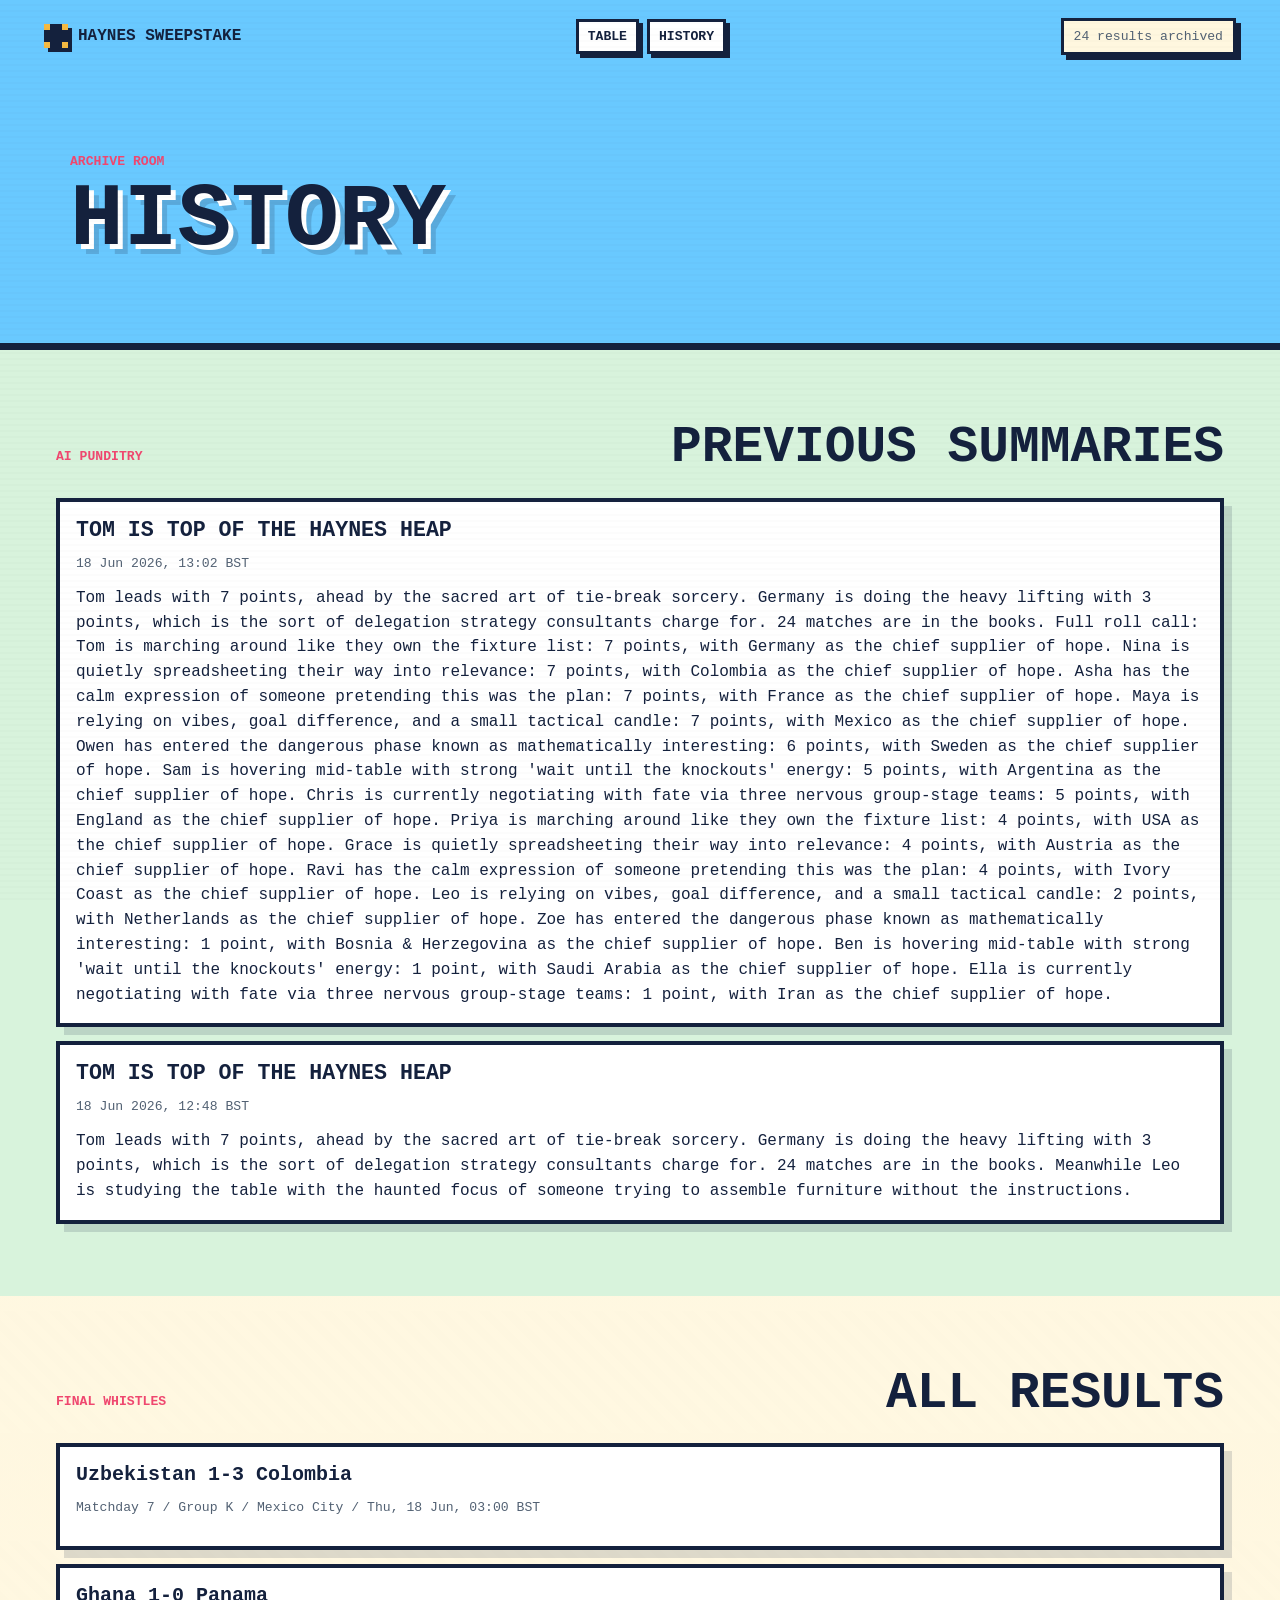
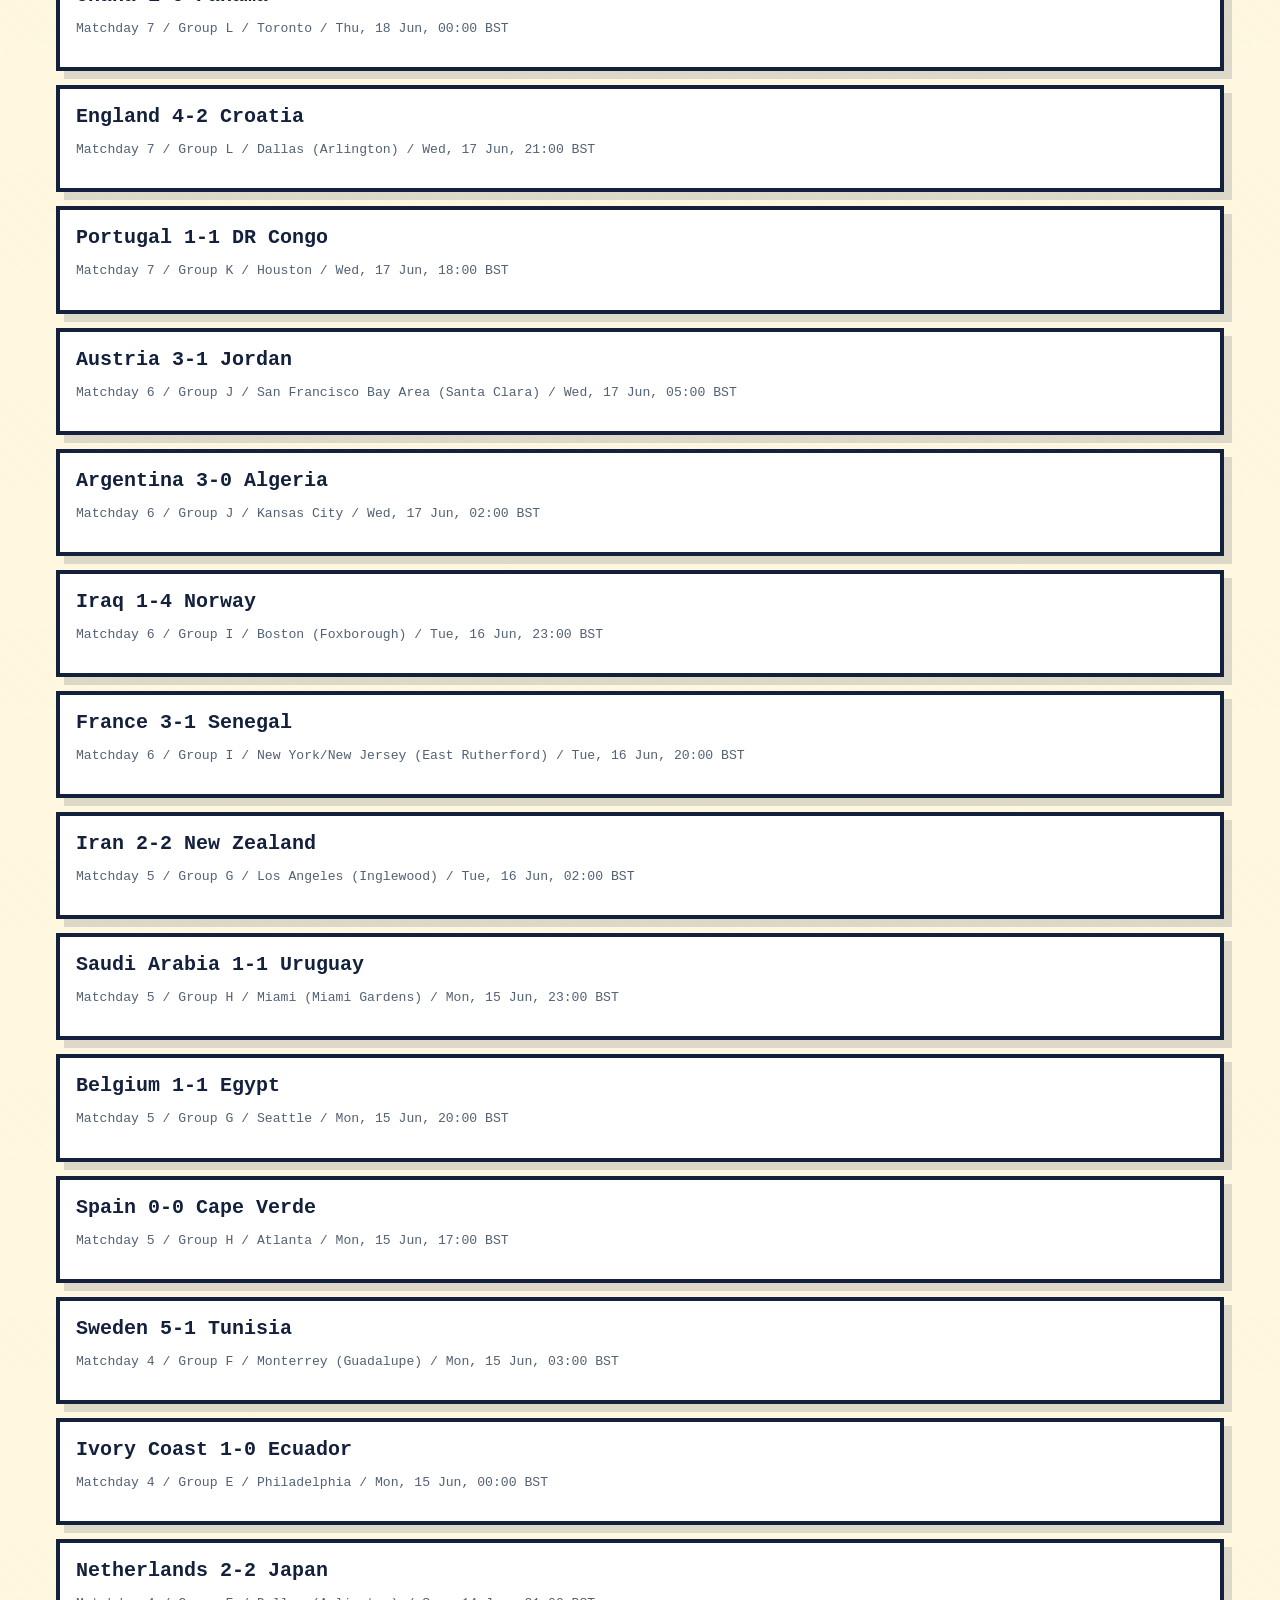
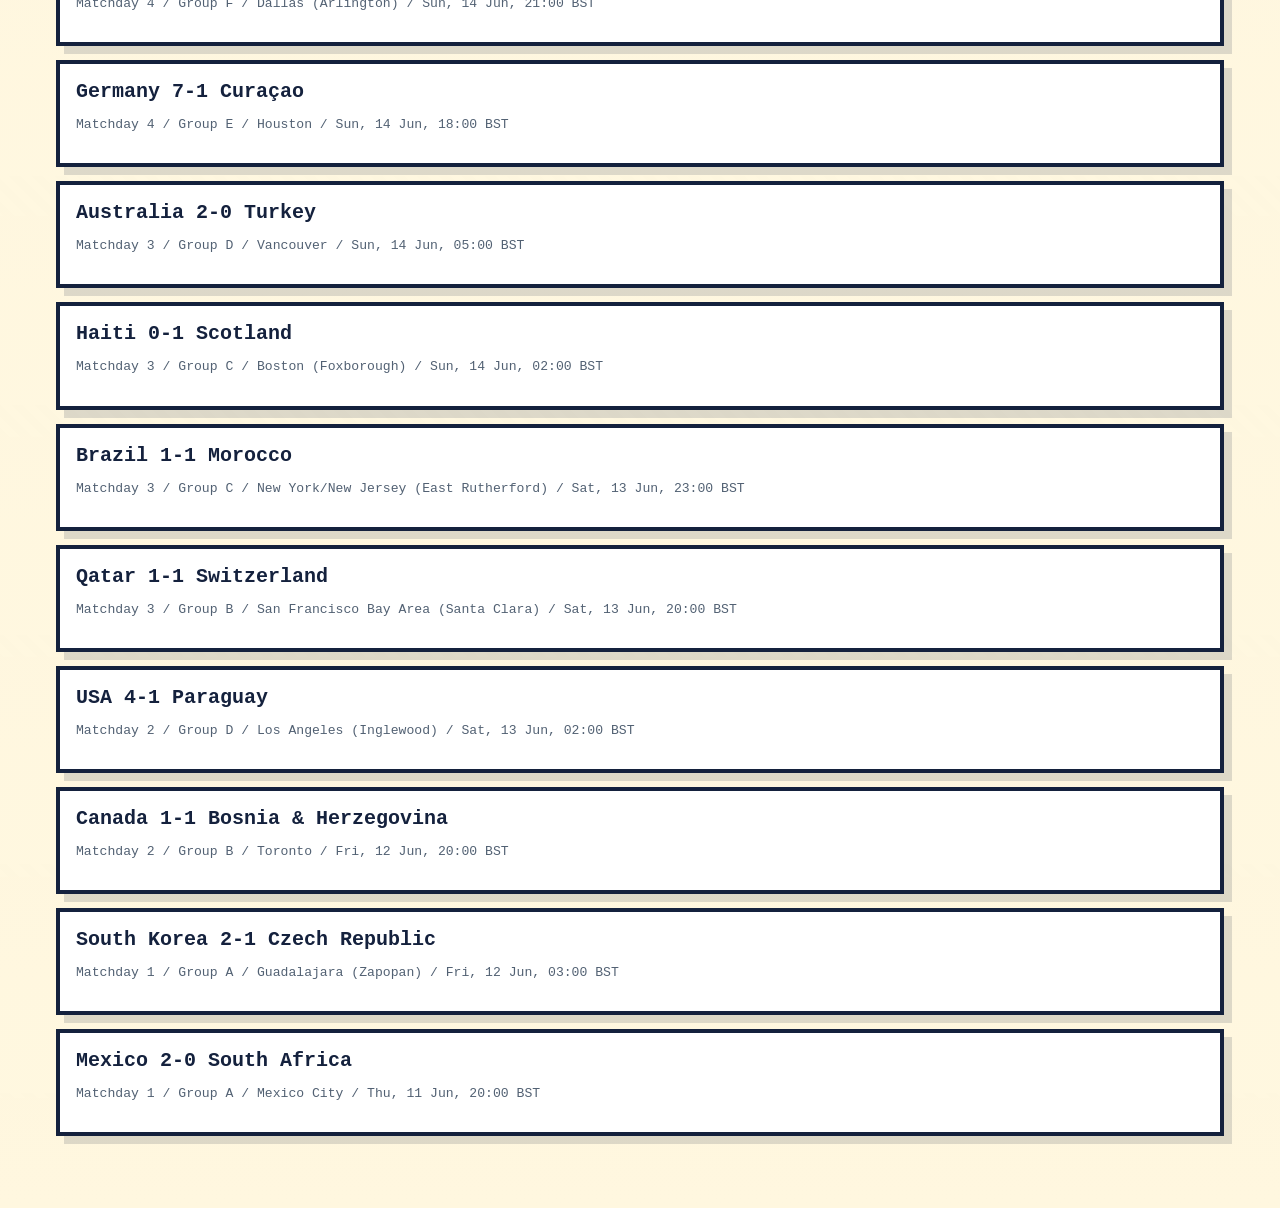
==== history.html @ 186edaeb "feat: add retro banner and history page" ====
<!doctype html>
<html lang="en">
  <head>
    <meta charset="utf-8" />
    <meta name="viewport" content="width=device-width, initial-scale=1" />
    <title>History | Haynes World Cup 2026 Sweepstake</title>
    <meta
      name="description"
      content="Result and AI summary history for the Haynes World Cup 2026 Sweepstake."
    />
    <link rel="icon" href="assets/favicon.svg" type="image/svg+xml" />
    <link rel="stylesheet" href="styles.css" />
  </head>
  <body>
    <div class="scanline" aria-hidden="true"></div>
    <header class="history-header">
      <nav class="topbar" aria-label="Sweepstake">
        <a class="brand" href="index.html" aria-label="World Cup Sweepstake home">
          <span class="brand-mark" aria-hidden="true"></span>
          <span>Haynes Sweepstake</span>
        </a>
        <div class="nav-links">
          <a href="index.html">Table</a>
          <a href="history.html">History</a>
        </div>
        <div class="status-pill" id="history-status">Loading history...</div>
      </nav>
      <div class="history-title">
        <p class="eyebrow">Archive room</p>
        <h1>History</h1>
      </div>
    </header>

    <main>
      <section class="content-band history-band" aria-labelledby="summary-history-title">
        <div class="section-heading">
          <p class="eyebrow">AI punditry</p>
          <h2 id="summary-history-title">Previous summaries</h2>
        </div>
        <div class="history-list" id="summary-history-list"></div>
      </section>

      <section class="content-band" aria-labelledby="result-history-title">
        <div class="section-heading">
          <p class="eyebrow">Final whistles</p>
          <h2 id="result-history-title">All results</h2>
        </div>
        <div class="result-list" id="result-history-list"></div>
      </section>
    </main>

    <script src="history.js" type="module"></script>
  </body>
</html>
---- styles.css ----
:root {
  color-scheme: light;
  --ink: #14213d;
  --muted: #526173;
  --paper: #fff7df;
  --paper-deep: #f6e8ba;
  --grass: #188451;
  --grass-dark: #0d5e3a;
  --line: #e8dcaa;
  --score: #ef476f;
  --sky: #69c9ff;
  --night: #22223b;
  --gold: #f4b942;
  --blue: #2563eb;
  --tile: 6px;
  --shadow: 0 18px 0 rgba(20, 33, 61, 0.12);
}

* {
  box-sizing: border-box;
}

html {
  scroll-behavior: smooth;
}

body {
  margin: 0;
  background:
    linear-gradient(180deg, rgba(255, 247, 223, 0.92), rgba(255, 247, 223, 1)),
    repeating-linear-gradient(
      45deg,
      rgba(20, 33, 61, 0.04) 0 8px,
      transparent 8px 16px
    );
  color: var(--ink);
  font-family:
    "Courier New",
    Courier,
    monospace;
  letter-spacing: 0;
  min-height: 100vh;
}

.scanline {
  pointer-events: none;
  position: fixed;
  inset: 0;
  z-index: 30;
  opacity: 0.16;
  background: repeating-linear-gradient(
    to bottom,
    transparent 0 4px,
    rgba(20, 33, 61, 0.08) 4px 6px
  );
  mix-blend-mode: multiply;
}

.site-header {
  min-height: 92vh;
  display: grid;
  grid-template-rows: auto 1fr;
}

.topbar {
  align-items: center;
  display: flex;
  gap: 16px;
  justify-content: space-between;
  min-height: 72px;
  padding: 16px clamp(16px, 4vw, 44px);
}

.brand {
  align-items: center;
  color: var(--ink);
  display: inline-flex;
  font-size: clamp(0.92rem, 2vw, 1rem);
  font-weight: 700;
  gap: 10px;
  min-width: 0;
  text-decoration: none;
  text-transform: uppercase;
}

.nav-links {
  align-items: center;
  display: flex;
  flex: 1 1 auto;
  gap: 8px;
  justify-content: center;
}

.nav-links a {
  background: #ffffff;
  border: 3px solid var(--ink);
  box-shadow: 4px 4px 0 var(--ink);
  color: var(--ink);
  font-size: 0.82rem;
  font-weight: 700;
  padding: 7px 9px;
  text-decoration: none;
  text-transform: uppercase;
}

.brand-mark {
  aspect-ratio: 1;
  background:
    linear-gradient(90deg, transparent 0 25%, var(--ink) 25% 75%, transparent 75%),
    linear-gradient(transparent 0 25%, var(--ink) 25% 75%, transparent 75%),
    var(--gold);
  box-shadow: 4px 4px 0 var(--ink);
  display: inline-block;
  image-rendering: pixelated;
  width: 24px;
}

.status-pill {
  background: var(--paper);
  border: 3px solid var(--ink);
  box-shadow: 5px 5px 0 var(--ink);
  color: var(--muted);
  font-size: clamp(0.72rem, 2vw, 0.82rem);
  max-width: 52vw;
  overflow: hidden;
  padding: 8px 10px;
  text-overflow: ellipsis;
  white-space: nowrap;
}

.hero {
  display: grid;
  min-height: calc(92vh - 72px);
  overflow: hidden;
  position: relative;
}

.history-header {
  background: var(--sky);
  border-bottom: 7px solid var(--ink);
  min-height: 38vh;
}

.history-title {
  padding: clamp(34px, 8vw, 82px) clamp(18px, 6vw, 70px);
}

.history-title h1 {
  margin-bottom: 0;
}

.stadium-sky {
  background: linear-gradient(var(--sky) 0 66%, #99dcff 66% 100%);
  inset: 0;
  position: absolute;
}

.sun {
  animation: sunPulse 5s steps(3, end) infinite;
  background: var(--gold);
  box-shadow: 0 0 0 8px rgba(244, 185, 66, 0.18);
  height: 68px;
  position: absolute;
  right: clamp(28px, 12vw, 180px);
  top: clamp(42px, 10vh, 92px);
  width: 68px;
}

.cloud {
  animation: drift 18s steps(14, end) infinite;
  background: #ffffff;
  box-shadow:
    18px 0 0 #ffffff,
    36px 0 0 #ffffff,
    12px -12px 0 #ffffff,
    28px -12px 0 #ffffff;
  height: 16px;
  position: absolute;
  width: 18px;
}

.cloud-one {
  left: 9vw;
  top: 16vh;
}

.cloud-two {
  animation-duration: 23s;
  left: 46vw;
  top: 10vh;
}

.pitch {
  background:
    repeating-linear-gradient(
      90deg,
      var(--grass) 0 52px,
      var(--grass-dark) 52px 104px
    );
  border-top: 7px solid #f7f0d2;
  bottom: 0;
  height: 38vh;
  left: 0;
  min-height: 238px;
  position: absolute;
  right: 0;
  z-index: 2;
}

.touchline {
  border: 5px solid rgba(255, 255, 255, 0.9);
  bottom: 26px;
  left: clamp(16px, 8vw, 120px);
  position: absolute;
  right: clamp(16px, 8vw, 120px);
  top: 34px;
}

.centre-circle {
  aspect-ratio: 1;
  border: 5px solid rgba(255, 255, 255, 0.9);
  border-radius: 50%;
  left: 50%;
  max-height: 130px;
  position: absolute;
  top: 52%;
  transform: translate(-50%, -50%);
  width: min(24vw, 130px);
}

.pixel-ball {
  animation: ballRoll 6s steps(18, end) infinite;
  aspect-ratio: 1;
  background:
    radial-gradient(circle at 32% 32%, var(--ink) 0 10%, transparent 11%),
    radial-gradient(circle at 68% 38%, var(--ink) 0 10%, transparent 11%),
    radial-gradient(circle at 50% 68%, var(--ink) 0 12%, transparent 13%),
    #ffffff;
  border: 3px solid var(--ink);
  border-radius: 50%;
  bottom: 72px;
  box-shadow: 4px 5px 0 rgba(20, 33, 61, 0.28);
  left: 12vw;
  position: absolute;
  width: 28px;
  z-index: 4;
}

.pixel-player {
  animation: playerBounce 2.8s steps(2, end) infinite;
  background: var(--paper);
  border: 3px solid var(--ink);
  height: 28px;
  position: absolute;
  width: 18px;
  z-index: 3;
}

.pixel-player::before,
.pixel-player::after {
  content: "";
  position: absolute;
}

.pixel-player::before {
  background: #f0b27a;
  border: 3px solid var(--ink);
  height: 12px;
  left: 0;
  top: -18px;
  width: 12px;
}

.pixel-player::after {
  background:
    linear-gradient(90deg, var(--ink) 0 5px, transparent 5px 13px, var(--ink) 13px);
  bottom: -14px;
  height: 14px;
  left: -2px;
  width: 22px;
}

.player-one {
  background: #ef476f;
  bottom: 92px;
  left: 27vw;
}

.player-two {
  animation-delay: 0.5s;
  background: #ffd166;
  bottom: 142px;
  left: 63vw;
}

.player-three {
  animation-delay: 0.8s;
  background: #118ab2;
  bottom: 72px;
  left: 78vw;
}

.player-four {
  animation-delay: 1.2s;
  background: #ffffff;
  bottom: 154px;
  left: 18vw;
}

.hero-copy {
  align-self: start;
  color: var(--ink);
  justify-self: start;
  max-width: 760px;
  padding: clamp(46px, 10vh, 92px) clamp(18px, 6vw, 70px) 0;
  position: relative;
  z-index: 4;
}

.retro-banner {
  animation: bannerFloat 4s steps(4, end) infinite;
  background:
    linear-gradient(90deg, #ef476f 0 8px, transparent 8px calc(100% - 8px), #118ab2 calc(100% - 8px)),
    repeating-linear-gradient(90deg, #fff7df 0 18px, #f6e8ba 18px 36px);
  border: 7px solid var(--ink);
  bottom: clamp(26px, 7vh, 74px);
  box-shadow: 10px 10px 0 rgba(20, 33, 61, 0.22);
  height: clamp(118px, 20vw, 190px);
  left: clamp(18px, 6vw, 70px);
  overflow: hidden;
  position: absolute;
  right: clamp(18px, 6vw, 70px);
  z-index: 3;
}

.banner-text {
  color: var(--ink);
  display: block;
  font-size: clamp(2.2rem, 9vw, 6.7rem);
  font-weight: 700;
  line-height: 1;
  padding: clamp(22px, 4vw, 42px) 18px 0;
  text-align: center;
  text-shadow: 4px 4px 0 #ffffff;
  text-transform: uppercase;
}

.banner-item {
  image-rendering: pixelated;
  position: absolute;
}

.banner-ball {
  animation: iconHop 2.5s steps(3, end) infinite;
  aspect-ratio: 1;
  background:
    radial-gradient(circle at 35% 35%, var(--ink) 0 10%, transparent 11%),
    radial-gradient(circle at 65% 62%, var(--ink) 0 11%, transparent 12%),
    #ffffff;
  border: 3px solid var(--ink);
  border-radius: 50%;
  bottom: 15px;
  left: 8%;
  width: 34px;
}

.banner-boot {
  animation: bootKick 3.2s steps(4, end) infinite;
  background: #111827;
  bottom: 20px;
  height: 18px;
  left: 21%;
  width: 48px;
}

.banner-boot::after {
  background: #f4b942;
  content: "";
  height: 10px;
  position: absolute;
  right: -14px;
  top: 8px;
  width: 18px;
}

.banner-cup {
  background: var(--gold);
  border: 4px solid var(--ink);
  height: 54px;
  right: 18%;
  top: 18px;
  width: 42px;
}

.banner-cup::before,
.banner-cup::after {
  border: 4px solid var(--ink);
  content: "";
  height: 22px;
  position: absolute;
  top: 8px;
  width: 18px;
}

.banner-cup::before {
  border-right: 0;
  left: -22px;
}

.banner-cup::after {
  border-left: 0;
  right: -22px;
}

.banner-card {
  animation: cardFlash 2s steps(2, end) infinite;
  background: #ffd166;
  border: 3px solid var(--ink);
  height: 42px;
  right: 7%;
  top: 26px;
  width: 28px;
}

.banner-whistle {
  background: #d9f3ff;
  border: 3px solid var(--ink);
  bottom: 24px;
  height: 24px;
  right: 28%;
  width: 42px;
}

.banner-whistle::after {
  background: var(--ink);
  content: "";
  height: 10px;
  position: absolute;
  right: -11px;
  top: 6px;
  width: 13px;
}

.banner-scarf {
  animation: scarfWave 3.4s steps(4, end) infinite;
  background: repeating-linear-gradient(90deg, #ef476f 0 14px, #ffffff 14px 28px);
  border: 3px solid var(--ink);
  height: 22px;
  left: 40%;
  top: 17px;
  width: 96px;
}

.eyebrow {
  color: var(--score);
  font-size: 0.82rem;
  font-weight: 700;
  margin: 0 0 10px;
  text-transform: uppercase;
}

h1,
h2,
h3,
p {
  margin-top: 0;
}

h1 {
  font-size: clamp(2.15rem, 8vw, 5.6rem);
  line-height: 0.92;
  margin-bottom: 18px;
  max-width: 12ch;
  text-shadow:
    5px 5px 0 #ffffff,
    10px 10px 0 rgba(20, 33, 61, 0.18);
  text-transform: uppercase;
}

.summary-strip {
  background: var(--night);
  color: #ffffff;
  display: grid;
  gap: 2px;
  grid-template-columns: minmax(0, 0.65fr) minmax(0, 0.9fr) minmax(0, 0.65fr) minmax(0, 2.4fr);
}

.summary-strip > div {
  background: rgba(255, 255, 255, 0.08);
  min-width: 0;
  padding: 18px clamp(12px, 2vw, 26px);
}

.summary-value,
.summary-label {
  display: block;
  overflow-wrap: anywhere;
}

.summary-value {
  color: var(--gold);
  font-size: clamp(1.15rem, 3vw, 2rem);
  font-weight: 700;
  line-height: 1.15;
}

.summary-label {
  font-size: 0.78rem;
  margin-top: 4px;
  text-transform: uppercase;
}

.content-band {
  padding: clamp(34px, 6vw, 72px) clamp(16px, 5vw, 56px);
}

.fixtures-band {
  background: #d8f3dc;
}

.ai-summary-band {
  background: #ffffff;
  padding: clamp(28px, 5vw, 54px) clamp(16px, 5vw, 56px);
}

.ai-summary {
  border: 4px solid var(--ink);
  box-shadow: var(--shadow);
  margin: 0 auto;
  max-width: 1180px;
  padding: clamp(18px, 3vw, 28px);
}

.ai-summary h2 {
  font-size: clamp(1.2rem, 3vw, 2rem);
  line-height: 1.1;
  margin-bottom: 10px;
  text-transform: uppercase;
}

.ai-summary p:last-child {
  color: var(--muted);
  line-height: 1.55;
  margin-bottom: 0;
}

.section-heading {
  align-items: end;
  display: flex;
  gap: 20px;
  justify-content: space-between;
  margin: 0 auto 24px;
  max-width: 1180px;
}

.section-heading h2 {
  font-size: clamp(1.55rem, 4vw, 3.2rem);
  line-height: 1;
  margin-bottom: 0;
  text-transform: uppercase;
}

.leaderboard {
  display: grid;
  gap: 14px;
  margin: 0 auto;
  max-width: 1180px;
}

.leader-card {
  align-items: center;
  background: #ffffff;
  border: 4px solid var(--ink);
  box-shadow: var(--shadow);
  display: grid;
  gap: 14px;
  grid-template-columns: 52px 62px minmax(0, 1fr) 78px;
  min-height: 102px;
  padding: 13px;
}

.leader-card:first-child {
  background: #fff1b8;
}

.rank {
  align-items: center;
  background: var(--ink);
  color: #ffffff;
  display: flex;
  font-size: 1.2rem;
  font-weight: 700;
  height: 52px;
  justify-content: center;
  width: 52px;
}

.leader-main {
  min-width: 0;
}

.pixel-avatar {
  align-items: center;
  display: flex;
  height: 62px;
  justify-content: center;
  width: 62px;
}

.pixel-avatar-face {
  background:
    linear-gradient(var(--hair) 0 20%, transparent 20%),
    linear-gradient(90deg, var(--hair) 0 18%, transparent 18% 82%, var(--hair) 82%),
    radial-gradient(circle at 34% 48%, var(--ink) 0 5%, transparent 6%),
    radial-gradient(circle at 66% 48%, var(--ink) 0 5%, transparent 6%),
    linear-gradient(var(--skin) 0 72%, var(--shirt) 72%);
  border: 4px solid var(--ink);
  box-shadow: 4px 4px 0 rgba(20, 33, 61, 0.2);
  display: block;
  height: 52px;
  image-rendering: pixelated;
  position: relative;
  width: 46px;
}

.pixel-avatar-face::after {
  background: var(--ink);
  bottom: 18px;
  content: "";
  height: 3px;
  left: 18px;
  position: absolute;
  width: 10px;
}

.leader-main h3 {
  font-size: clamp(1rem, 2vw, 1.35rem);
  line-height: 1.1;
  margin-bottom: 6px;
  overflow-wrap: anywhere;
}

.team-picks,
.mini-record {
  color: var(--muted);
  font-size: 0.86rem;
  line-height: 1.35;
  margin: 0;
  overflow-wrap: anywhere;
}

.mini-record {
  margin-top: 6px;
}

.team-picks {
  display: flex;
  flex-wrap: wrap;
  gap: 8px;
}

.team-chip,
.team-label {
  align-items: center;
  display: inline-flex;
  gap: 7px;
  min-width: 0;
}

.team-chip {
  background: #eef7ff;
  border: 2px solid var(--ink);
  box-shadow: 3px 3px 0 rgba(20, 33, 61, 0.16);
  color: var(--ink);
  padding: 5px 7px;
}

.pixel-flag {
  border: 2px solid var(--ink);
  box-shadow: 2px 2px 0 rgba(20, 33, 61, 0.16);
  display: inline-block;
  flex: 0 0 auto;
  height: 18px;
  image-rendering: pixelated;
  width: 26px;
}

.points-box {
  align-items: center;
  background: var(--score);
  border: 3px solid var(--ink);
  box-shadow: 4px 4px 0 var(--ink);
  color: #ffffff;
  display: flex;
  flex-direction: column;
  height: 68px;
  justify-content: center;
  width: 68px;
}

.points-box strong {
  font-size: 1.8rem;
  line-height: 1;
}

.points-box span {
  font-size: 0.72rem;
  text-transform: uppercase;
}

.fixture-grid {
  display: grid;
  gap: 16px;
  grid-template-columns: repeat(3, minmax(0, 1fr));
  margin: 0 auto;
  max-width: 1180px;
}

.fixture-card {
  background: #ffffff;
  border: 4px solid var(--ink);
  box-shadow: 8px 8px 0 rgba(20, 33, 61, 0.14);
  min-height: 164px;
  padding: 16px;
}

.fixture-card h3 {
  font-size: 1rem;
  line-height: 1.25;
  margin-bottom: 12px;
  text-transform: uppercase;
}

.fixture-score {
  align-items: center;
  display: grid;
  font-size: 1rem;
  gap: 8px;
  grid-template-columns: minmax(0, 1fr) auto minmax(0, 1fr);
}

.fixture-score span,
.team-label-text {
  overflow-wrap: anywhere;
}

.score-chip {
  background: var(--ink);
  color: #ffffff;
  font-weight: 700;
  padding: 7px 9px;
}

.fixture-meta {
  color: var(--muted);
  font-size: 0.82rem;
  line-height: 1.45;
  margin-top: 12px;
}

.history-band {
  background: #d8f3dc;
}

.history-list,
.result-list {
  display: grid;
  gap: 14px;
  margin: 0 auto;
  max-width: 1180px;
}

.history-card,
.result-card {
  background: #ffffff;
  border: 4px solid var(--ink);
  box-shadow: 8px 8px 0 rgba(20, 33, 61, 0.14);
  padding: 16px;
}

.history-card h3 {
  font-size: clamp(1rem, 2.4vw, 1.35rem);
  margin-bottom: 6px;
  text-transform: uppercase;
}

.history-card p:last-child {
  color: var(--ink);
  line-height: 1.55;
  margin-bottom: 0;
}

.history-score {
  font-size: clamp(1rem, 2vw, 1.25rem);
  font-weight: 700;
  overflow-wrap: anywhere;
}

.empty-state,
.error-state {
  background: #ffffff;
  border: 4px solid var(--ink);
  box-shadow: var(--shadow);
  margin: 0 auto;
  max-width: 760px;
  padding: 20px;
}

.error-state {
  border-color: var(--score);
}

@keyframes drift {
  0% {
    transform: translateX(0);
  }
  50% {
    transform: translateX(34px);
  }
  100% {
    transform: translateX(0);
  }
}

@keyframes sunPulse {
  0%,
  100% {
    transform: scale(1);
  }
  50% {
    transform: scale(1.06);
  }
}

@keyframes crowdWave {
  0%,
  100% {
    transform: translateY(0);
  }
  50% {
    transform: translateY(8px);
  }
}

@keyframes playerBounce {
  0%,
  100% {
    transform: translateY(0);
  }
  50% {
    transform: translateY(-5px);
  }
}

@keyframes bannerFloat {
  0%,
  100% {
    transform: translateY(0);
  }
  50% {
    transform: translateY(-8px);
  }
}

@keyframes iconHop {
  0%,
  100% {
    transform: translateY(0);
  }
  50% {
    transform: translateY(-14px);
  }
}

@keyframes bootKick {
  0%,
  100% {
    transform: rotate(0deg);
  }
  50% {
    transform: rotate(-8deg);
  }
}

@keyframes cardFlash {
  0%,
  100% {
    background: #ffd166;
  }
  50% {
    background: #ef476f;
  }
}

@keyframes scarfWave {
  0%,
  100% {
    transform: translateX(0);
  }
  50% {
    transform: translateX(12px);
  }
}

@keyframes ballRoll {
  0% {
    transform: translateX(0) rotate(0deg);
  }
  50% {
    transform: translateX(70vw) rotate(180deg);
  }
  100% {
    transform: translateX(0) rotate(360deg);
  }
}

@media (prefers-reduced-motion: reduce) {
  *,
  *::before,
  *::after {
    animation-duration: 1ms !important;
    animation-iteration-count: 1 !important;
    scroll-behavior: auto !important;
  }
}

@media (max-width: 820px) {
  .site-header {
    min-height: 92vh;
  }

  .hero {
    min-height: calc(92vh - 72px);
  }

  .summary-strip,
  .fixture-grid {
    grid-template-columns: repeat(2, minmax(0, 1fr));
  }

  .section-heading {
    align-items: start;
    display: block;
  }

  .leader-card {
    grid-template-columns: 42px 52px minmax(0, 1fr);
    padding: 11px;
  }

  .rank {
    height: 42px;
    width: 42px;
  }

  .points-box {
    grid-column: 1 / -1;
    height: 46px;
    width: 100%;
  }

  .points-box {
    flex-direction: row;
    gap: 8px;
  }
}

@media (max-width: 520px) {
  .topbar {
    align-items: flex-start;
    flex-direction: column;
  }

  .status-pill {
    max-width: 100%;
    width: 100%;
  }

  .nav-links {
    justify-content: flex-start;
    order: 3;
    width: 100%;
  }

  h1 {
    max-width: 10ch;
  }

  .hero-copy {
    align-self: start;
    padding-top: 24px;
  }

  .summary-strip,
  .fixture-grid {
    grid-template-columns: 1fr;
  }

  .retro-banner {
    bottom: 28px;
    height: 112px;
  }

  .banner-text {
    font-size: 2rem;
    padding-top: 30px;
  }

  .banner-scarf,
  .banner-whistle {
    display: none;
  }
}
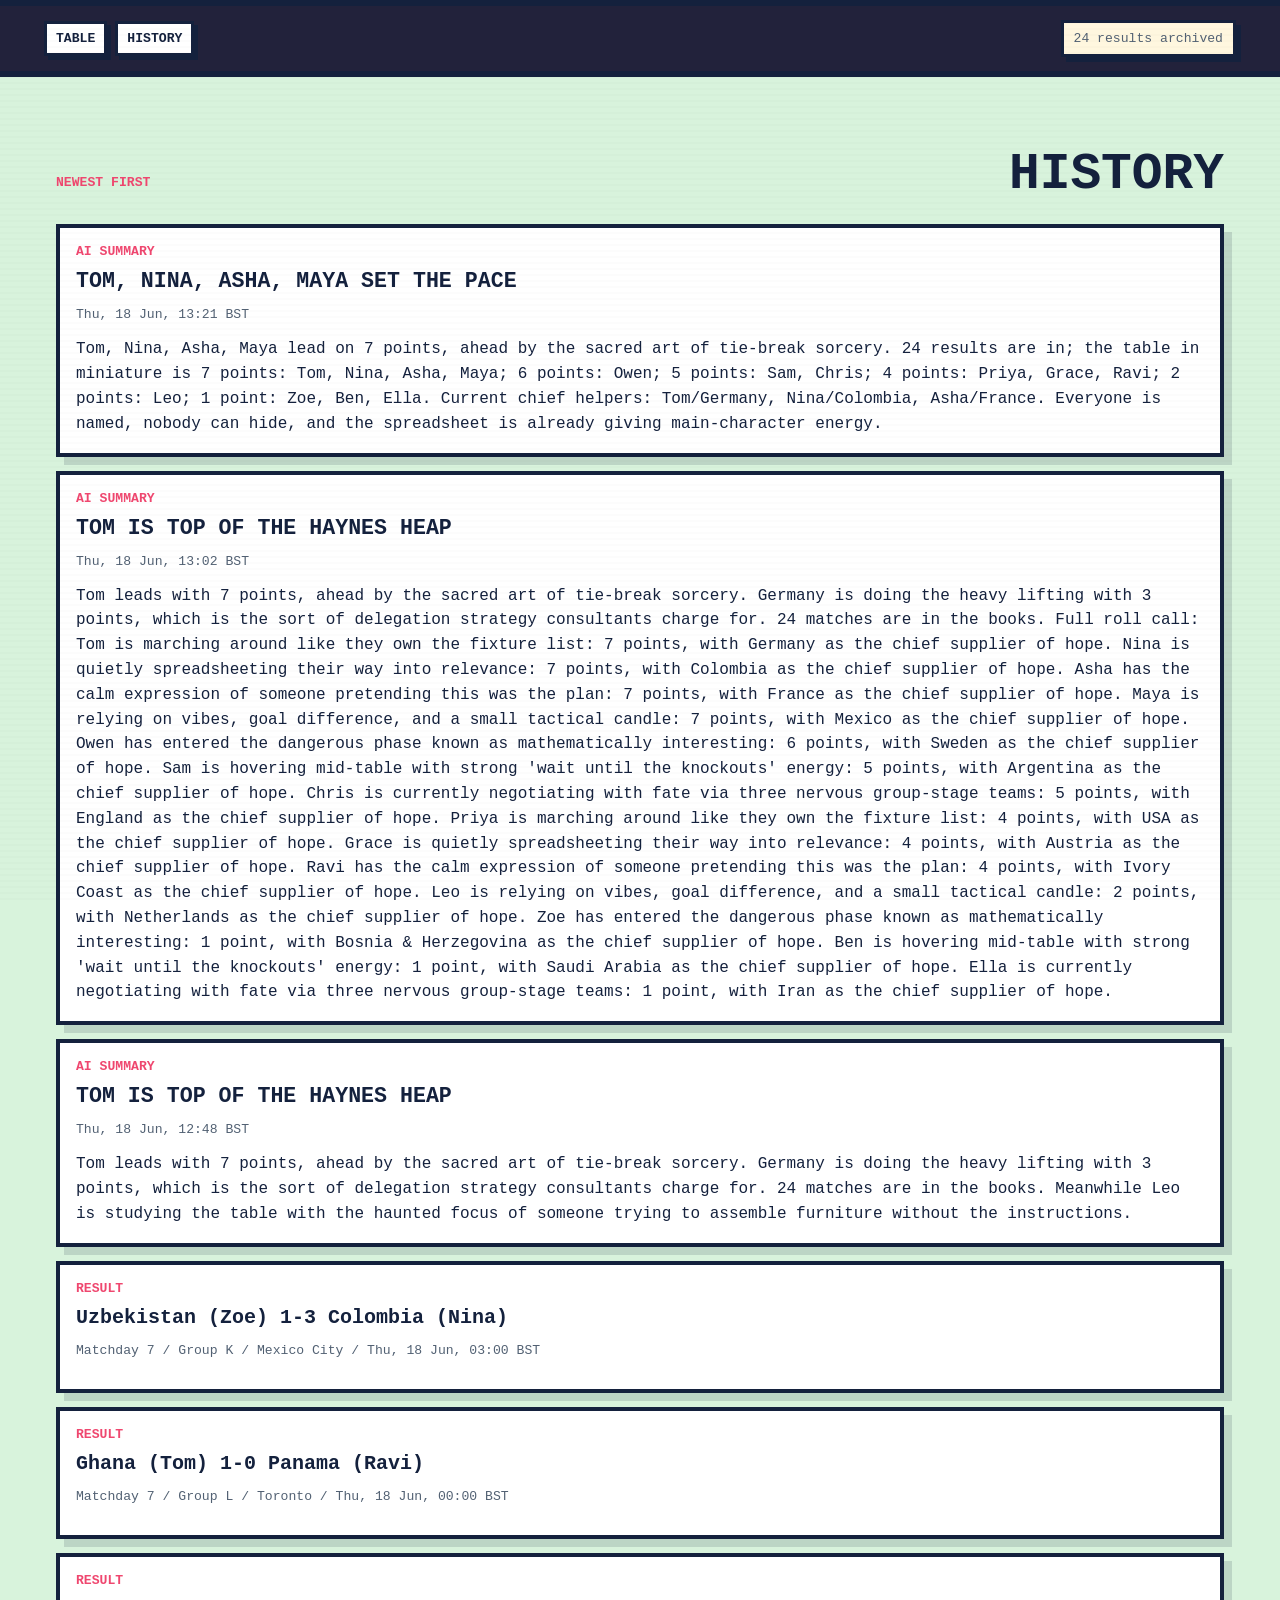
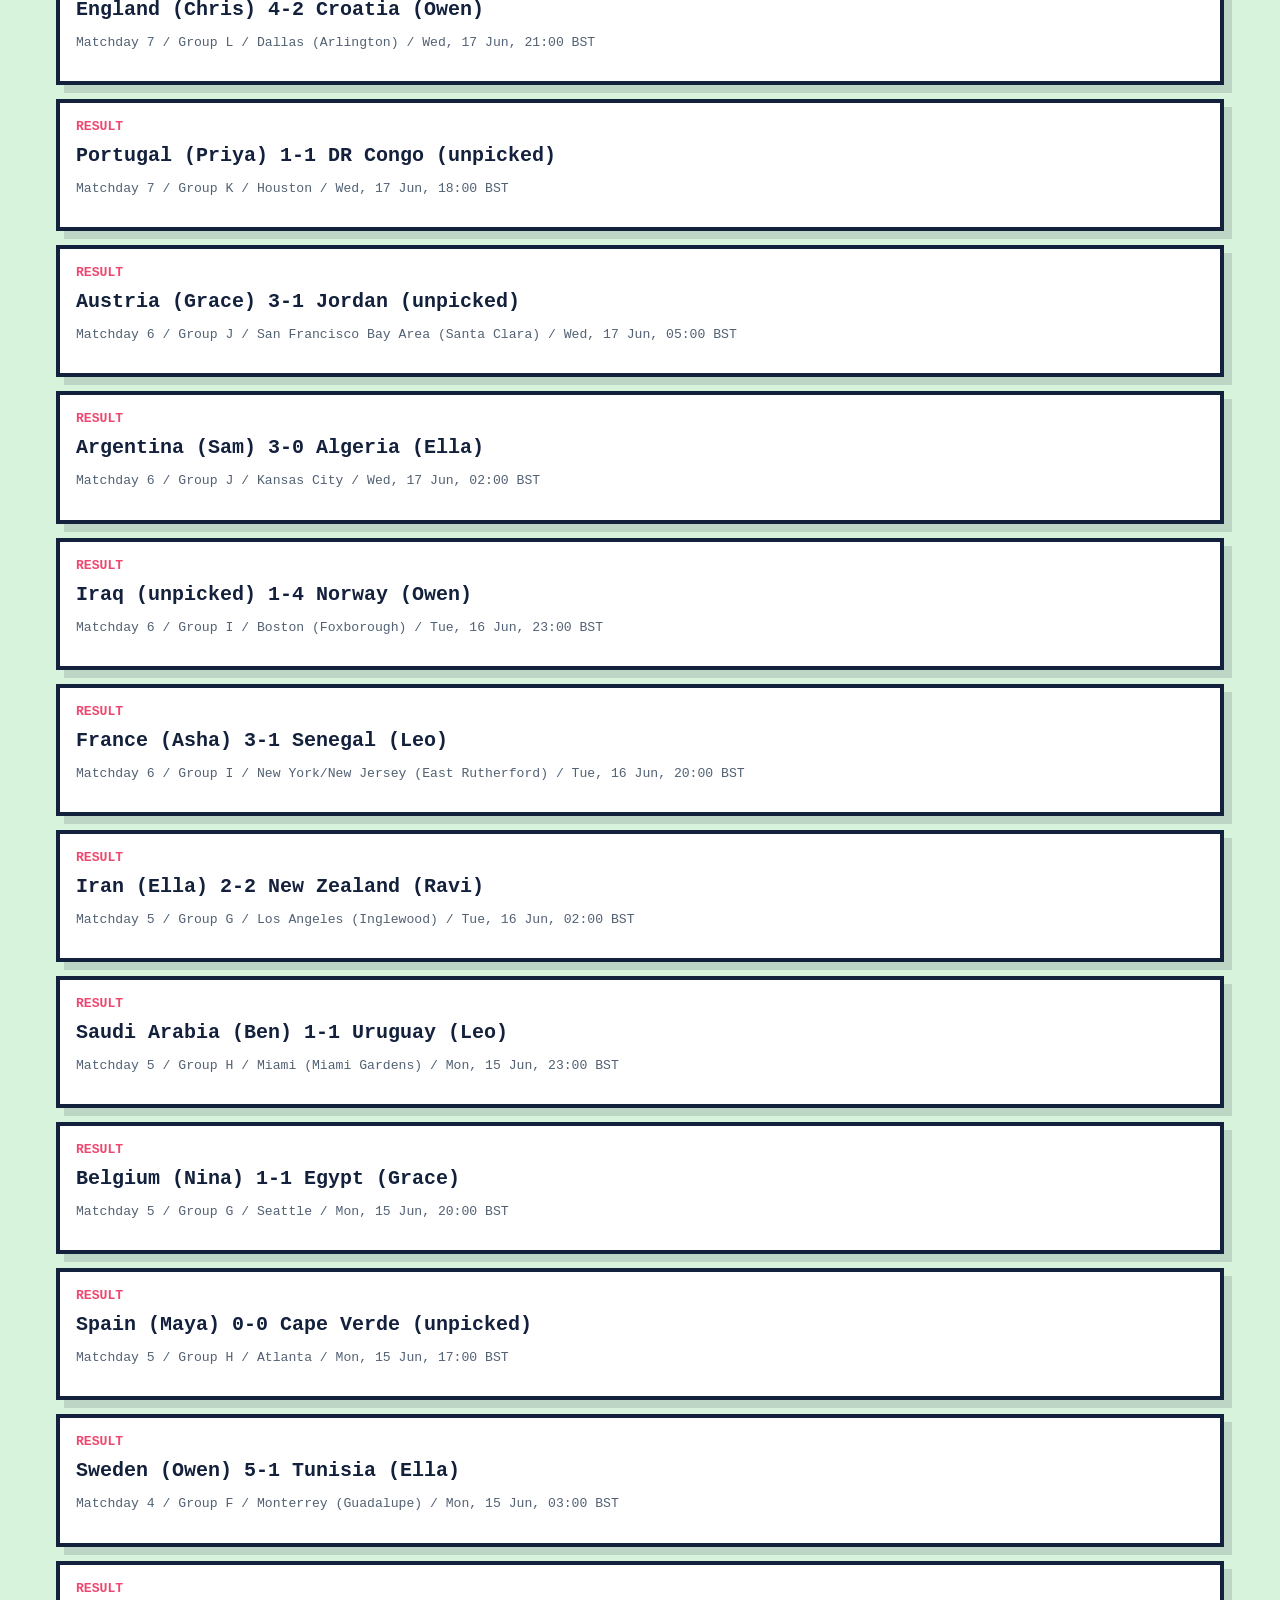
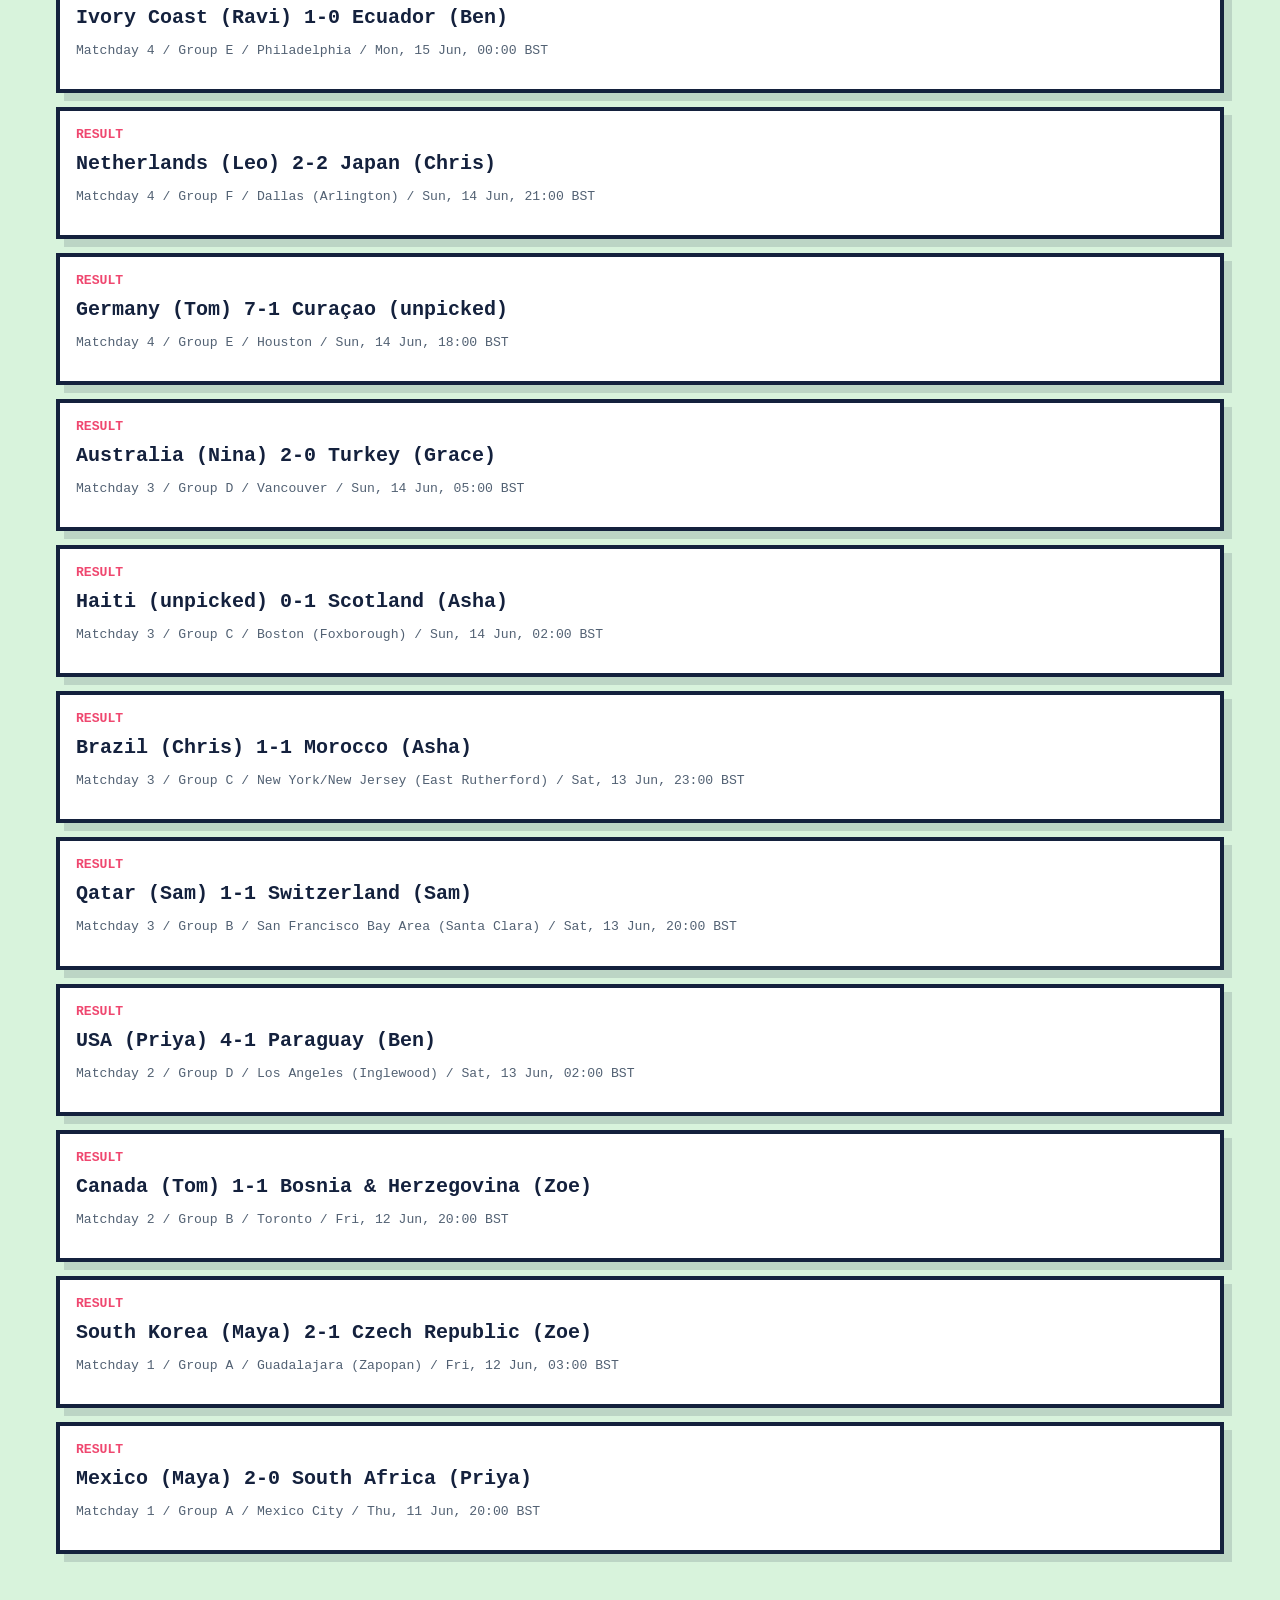
==== commit e1450c1e: "feat: restyle banner and history feed" ====
--- a/history.html
+++ b/history.html
@@ -13,39 +13,21 @@
   </head>
   <body>
     <div class="scanline" aria-hidden="true"></div>
-    <header class="history-header">
-      <nav class="topbar" aria-label="Sweepstake">
-        <a class="brand" href="index.html" aria-label="World Cup Sweepstake home">
-          <span class="brand-mark" aria-hidden="true"></span>
-          <span>Haynes Sweepstake</span>
-        </a>
+    <main>
+      <section class="site-controls" aria-label="Site controls">
         <div class="nav-links">
           <a href="index.html">Table</a>
           <a href="history.html">History</a>
         </div>
         <div class="status-pill" id="history-status">Loading history...</div>
-      </nav>
-      <div class="history-title">
-        <p class="eyebrow">Archive room</p>
-        <h1>History</h1>
-      </div>
-    </header>
-
-    <main>
-      <section class="content-band history-band" aria-labelledby="summary-history-title">
-        <div class="section-heading">
-          <p class="eyebrow">AI punditry</p>
-          <h2 id="summary-history-title">Previous summaries</h2>
-        </div>
-        <div class="history-list" id="summary-history-list"></div>
       </section>
 
-      <section class="content-band" aria-labelledby="result-history-title">
+      <section class="content-band history-band" aria-labelledby="history-feed-title">
         <div class="section-heading">
-          <p class="eyebrow">Final whistles</p>
-          <h2 id="result-history-title">All results</h2>
+          <p class="eyebrow">Newest first</p>
+          <h2 id="history-feed-title">History</h2>
         </div>
-        <div class="result-list" id="result-history-list"></div>
+        <div class="history-list" id="history-feed-list"></div>
       </section>
     </main>
 
--- a/styles.css
+++ b/styles.css
@@ -57,9 +57,8 @@
 }
 
 .site-header {
-  min-height: 92vh;
-  display: grid;
-  grid-template-rows: auto 1fr;
+  min-height: clamp(420px, 62vh, 680px);
+  display: block;
 }
 
 .topbar {
@@ -101,6 +100,22 @@
   padding: 7px 9px;
   text-decoration: none;
   text-transform: uppercase;
+}
+
+.site-controls {
+  align-items: center;
+  background: var(--night);
+  border-bottom: 6px solid var(--ink);
+  border-top: 6px solid var(--ink);
+  display: flex;
+  gap: 14px;
+  justify-content: space-between;
+  padding: 14px clamp(16px, 4vw, 44px);
+}
+
+.site-controls .nav-links {
+  flex: 0 0 auto;
+  justify-content: flex-start;
 }
 
 .brand-mark {
@@ -130,40 +145,31 @@
 
 .hero {
   display: grid;
-  min-height: calc(92vh - 72px);
+  min-height: clamp(420px, 62vh, 680px);
   overflow: hidden;
   position: relative;
 }
 
-.history-header {
-  background: var(--sky);
-  border-bottom: 7px solid var(--ink);
-  min-height: 38vh;
-}
-
-.history-title {
-  padding: clamp(34px, 8vw, 82px) clamp(18px, 6vw, 70px);
-}
-
-.history-title h1 {
-  margin-bottom: 0;
-}
-
 .stadium-sky {
-  background: linear-gradient(var(--sky) 0 66%, #99dcff 66% 100%);
+  background:
+    linear-gradient(180deg, rgba(255, 209, 102, 0.18), transparent 42%),
+    radial-gradient(circle at 28% 18%, rgba(239, 71, 111, 0.7) 0 10%, transparent 11%),
+    linear-gradient(180deg, #29327a 0%, #111827 72%, #0b1026 100%);
   inset: 0;
   position: absolute;
 }
 
 .sun {
   animation: sunPulse 5s steps(3, end) infinite;
-  background: var(--gold);
-  box-shadow: 0 0 0 8px rgba(244, 185, 66, 0.18);
-  height: 68px;
+  background: #ef476f;
+  box-shadow:
+    0 0 0 8px rgba(239, 71, 111, 0.18),
+    0 0 0 18px rgba(255, 209, 102, 0.1);
+  height: 96px;
   position: absolute;
   right: clamp(28px, 12vw, 180px);
   top: clamp(42px, 10vh, 92px);
-  width: 68px;
+  width: 96px;
 }
 
 .cloud {
@@ -320,13 +326,15 @@
 .retro-banner {
   animation: bannerFloat 4s steps(4, end) infinite;
   background:
-    linear-gradient(90deg, #ef476f 0 8px, transparent 8px calc(100% - 8px), #118ab2 calc(100% - 8px)),
-    repeating-linear-gradient(90deg, #fff7df 0 18px, #f6e8ba 18px 36px);
-  border: 7px solid var(--ink);
-  bottom: clamp(26px, 7vh, 74px);
-  box-shadow: 10px 10px 0 rgba(20, 33, 61, 0.22);
-  height: clamp(118px, 20vw, 190px);
+    linear-gradient(90deg, #ef476f 0 12px, transparent 12px calc(100% - 12px), #06d6a0 calc(100% - 12px)),
+    repeating-linear-gradient(0deg, rgba(255, 255, 255, 0.08) 0 8px, transparent 8px 16px),
+    linear-gradient(135deg, #1f2a78, #10162f 62%, #060914);
+  border: 8px solid #f8fafc;
+  bottom: clamp(34px, 8vh, 82px);
+  box-shadow: 16px 16px 0 rgba(0, 0, 0, 0.35);
+  height: clamp(260px, 35vw, 420px);
   left: clamp(18px, 6vw, 70px);
+  outline: 8px solid var(--ink);
   overflow: hidden;
   position: absolute;
   right: clamp(18px, 6vw, 70px);
@@ -334,20 +342,29 @@
 }
 
 .banner-text {
-  color: var(--ink);
+  color: #ffd166;
   display: block;
-  font-size: clamp(2.2rem, 9vw, 6.7rem);
+  font-size: clamp(3.1rem, 8.6vw, 7.8rem);
   font-weight: 700;
-  line-height: 1;
-  padding: clamp(22px, 4vw, 42px) 18px 0;
+  line-height: 0.88;
+  margin: 0;
+  padding: clamp(28px, 5vw, 54px) clamp(18px, 5vw, 62px) 0;
+  position: relative;
   text-align: center;
-  text-shadow: 4px 4px 0 #ffffff;
+  text-shadow:
+    5px 0 0 #ef476f,
+    0 5px 0 #ef476f,
+    5px 5px 0 #ef476f,
+    10px 10px 0 #0b1026,
+    15px 15px 0 rgba(0, 0, 0, 0.35);
   text-transform: uppercase;
+  z-index: 2;
 }
 
 .banner-item {
   image-rendering: pixelated;
   position: absolute;
+  z-index: 1;
 }
 
 .banner-ball {
@@ -357,98 +374,101 @@
     radial-gradient(circle at 35% 35%, var(--ink) 0 10%, transparent 11%),
     radial-gradient(circle at 65% 62%, var(--ink) 0 11%, transparent 12%),
     #ffffff;
-  border: 3px solid var(--ink);
+  border: 5px solid var(--ink);
   border-radius: 50%;
-  bottom: 15px;
-  left: 8%;
-  width: 34px;
+  bottom: 36px;
+  left: 7%;
+  width: clamp(62px, 7vw, 96px);
 }
 
 .banner-boot {
   animation: bootKick 3.2s steps(4, end) infinite;
   background: #111827;
-  bottom: 20px;
-  height: 18px;
-  left: 21%;
-  width: 48px;
+  bottom: 34px;
+  height: clamp(30px, 4vw, 48px);
+  left: auto;
+  right: 8%;
+  width: clamp(78px, 9vw, 126px);
 }
 
 .banner-boot::after {
   background: #f4b942;
   content: "";
-  height: 10px;
-  position: absolute;
-  right: -14px;
-  top: 8px;
-  width: 18px;
+  height: 20px;
+  position: absolute;
+  right: -28px;
+  top: 18px;
+  width: 34px;
 }
 
 .banner-cup {
-  background: var(--gold);
-  border: 4px solid var(--ink);
-  height: 54px;
-  right: 18%;
-  top: 18px;
-  width: 42px;
+  background:
+    linear-gradient(90deg, rgba(255, 255, 255, 0.3) 0 22%, transparent 22%),
+    var(--gold);
+  border: 6px solid var(--ink);
+  height: clamp(92px, 10vw, 132px);
+  right: 15%;
+  top: 28px;
+  width: clamp(72px, 8vw, 104px);
 }
 
 .banner-cup::before,
 .banner-cup::after {
-  border: 4px solid var(--ink);
+  border: 6px solid var(--ink);
   content: "";
-  height: 22px;
-  position: absolute;
-  top: 8px;
-  width: 18px;
+  height: 42px;
+  position: absolute;
+  top: 18px;
+  width: 34px;
 }
 
 .banner-cup::before {
   border-right: 0;
-  left: -22px;
+  left: -42px;
 }
 
 .banner-cup::after {
   border-left: 0;
-  right: -22px;
+  right: -42px;
 }
 
 .banner-card {
   animation: cardFlash 2s steps(2, end) infinite;
   background: #ffd166;
-  border: 3px solid var(--ink);
-  height: 42px;
-  right: 7%;
-  top: 26px;
-  width: 28px;
+  border: 5px solid var(--ink);
+  height: clamp(64px, 7vw, 86px);
+  right: 5%;
+  top: 42px;
+  width: clamp(42px, 5vw, 58px);
 }
 
 .banner-whistle {
   background: #d9f3ff;
-  border: 3px solid var(--ink);
-  bottom: 24px;
-  height: 24px;
+  border: 5px solid var(--ink);
+  bottom: 44px;
+  height: clamp(36px, 4vw, 56px);
   right: 28%;
-  width: 42px;
+  width: clamp(68px, 7vw, 96px);
 }
 
 .banner-whistle::after {
   background: var(--ink);
   content: "";
-  height: 10px;
-  position: absolute;
-  right: -11px;
-  top: 6px;
-  width: 13px;
+  height: 20px;
+  position: absolute;
+  right: -22px;
+  top: 13px;
+  width: 26px;
 }
 
 .banner-scarf {
   animation: scarfWave 3.4s steps(4, end) infinite;
-  background: repeating-linear-gradient(90deg, #ef476f 0 14px, #ffffff 14px 28px);
-  border: 3px solid var(--ink);
-  height: 22px;
+  background: repeating-linear-gradient(90deg, #ef476f 0 22px, #ffffff 22px 44px);
+  border: 5px solid var(--ink);
+  height: clamp(34px, 4vw, 50px);
   left: 40%;
-  top: 17px;
-  width: 96px;
+  top: 26px;
+  width: clamp(144px, 16vw, 220px);
 }
 
 .eyebrow {
@@ -926,11 +946,11 @@
 
 @media (max-width: 820px) {
   .site-header {
-    min-height: 92vh;
+    min-height: 560px;
   }
 
   .hero {
-    min-height: calc(92vh - 72px);
+    min-height: 560px;
   }
 
   .summary-strip,
@@ -997,16 +1017,15 @@
   }
 
   .retro-banner {
-    bottom: 28px;
-    height: 112px;
+    bottom: 34px;
+    height: 360px;
   }
 
   .banner-text {
-    font-size: 2rem;
-    padding-top: 30px;
-  }
-
-  .banner-scarf,
+    font-size: clamp(2.8rem, 14vw, 4.4rem);
+    padding-top: 42px;
+  }
+
   .banner-whistle {
     display: none;
   }
